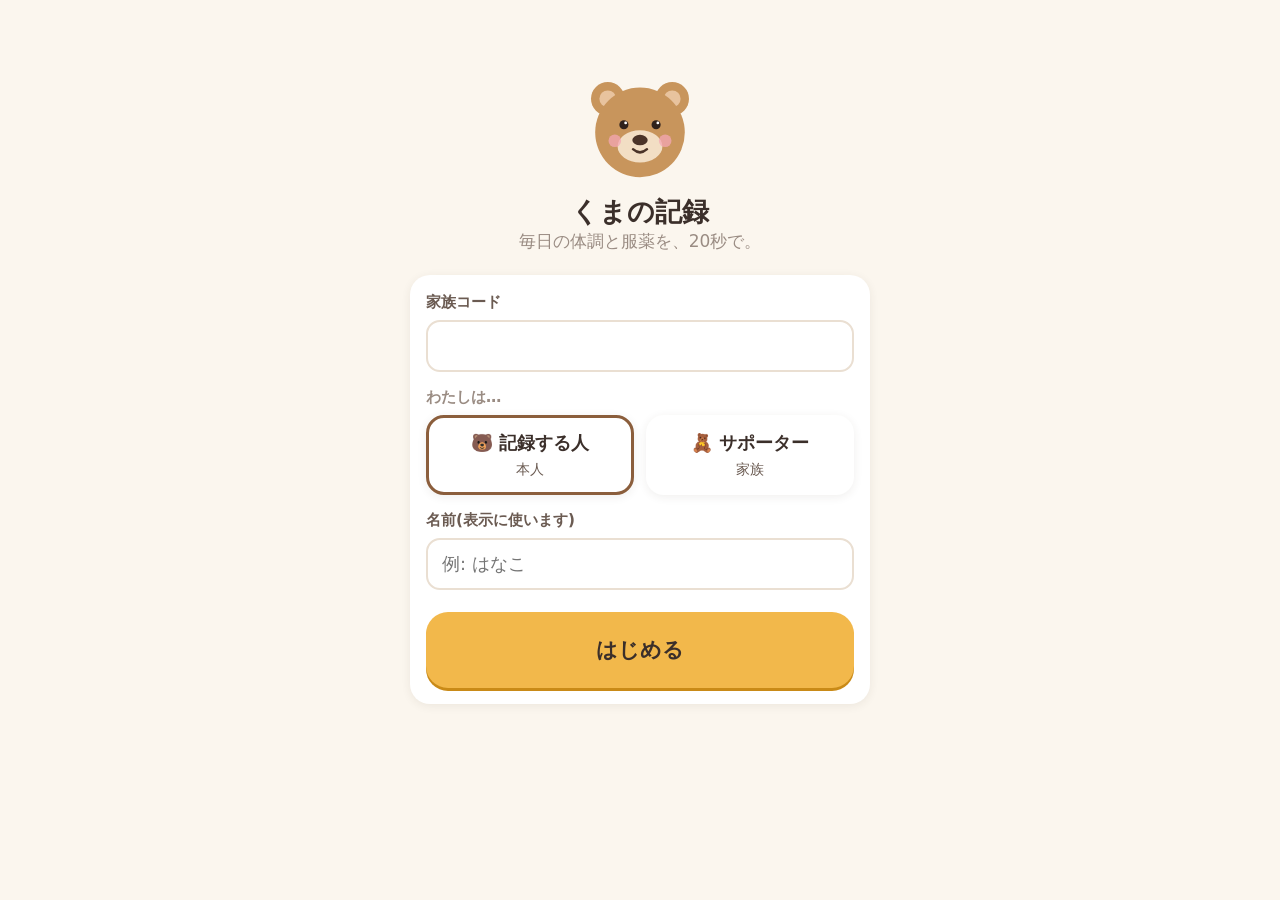
==== docs/index.html @ f6f3ffcd "Add files via upload" ====
<!doctype html>
<html lang="ja">
<head>
  <meta charset="utf-8">
  <meta name="viewport" content="width=device-width, initial-scale=1, viewport-fit=cover, maximum-scale=1">
  <title>くまの記録</title>
  <meta name="description" content="毎日の体調と服薬を、くまと一緒に20秒で記録する">
  <meta name="theme-color" content="#FBF6EE">
  <meta name="apple-mobile-web-app-capable" content="yes">
  <meta name="apple-mobile-web-app-status-bar-style" content="default">
  <meta name="apple-mobile-web-app-title" content="くま記録">
  <meta name="format-detection" content="telephone=no">
  <link rel="manifest" href="manifest.webmanifest">
  <link rel="icon" href="icons/bear.svg" type="image/svg+xml">
  <link rel="apple-touch-icon" href="icons/apple-touch-icon.png">
  <link rel="stylesheet" href="style.css">
</head>
<body>
  <main id="app" class="app" aria-live="polite"></main>
  <div id="overlay"></div>
  <div id="toast"></div>
  <script src="config.js"></script>
  <script src="images/images.js"></script>
  <script src="app.js"></script>
  <script>
    if ('serviceWorker' in navigator) {
      window.addEventListener('load', function () { navigator.serviceWorker.register('sw.js').catch(function () {}); });
    }
  </script>
</body>
</html>
---- docs/style.css ----
/* くまの記録 — スタイル
 * 方針: 大きなタップ領域(60px以上)、大きな文字、1画面に1つの「次にすること」。
 * 不随意運動があっても押しやすいよう、ボタン同士の間隔を広く取る。 */

:root {
  --bg: #FBF6EE;
  --card: #FFFFFF;
  --ink: #3B2F2A;
  --ink-2: #6B5B52;
  --muted: #9A8C83;
  --line: #EADFD2;
  --brand: #8B5E3C;
  --brand-soft: #F3E6D8;
  --honey: #F2B84B;
  --honey-dark: #C98A17;
  --honey-soft: #FDF1D6;
  --pink: #F08CA3;
  --pink-soft: #FDE4EA;
  --green: #4FA86B;
  --green-soft: #E3F3E8;
  --blue: #4A86D9;
  --blue-soft: #E4EEFB;
  --red: #D35B5B;
  --shadow: 0 2px 10px rgba(59, 47, 42, 0.08);
  --radius: 20px;
  --tap: 60px;
  font-size: 17px;
}

* { box-sizing: border-box; -webkit-tap-highlight-color: transparent; }
html, body { margin: 0; padding: 0; }
body {
  font-family: system-ui, -apple-system, "Hiragino Sans", "Yu Gothic UI", "Noto Sans JP", sans-serif;
  background: var(--bg);
  color: var(--ink);
  line-height: 1.5;
  min-height: 100vh;
  padding: env(safe-area-inset-top) env(safe-area-inset-right) env(safe-area-inset-bottom) env(safe-area-inset-left);
  -webkit-text-size-adjust: 100%;
  overscroll-behavior-y: none;
}
button, input, select, textarea { font: inherit; color: inherit; }
button { cursor: pointer; border: 0; background: none; padding: 0; }
button:disabled { opacity: 0.45; cursor: default; }
a { color: var(--brand); }
a.btn { text-decoration: none; color: var(--ink); }
a.btn.primary { color: #3B2F2A; }
.card h2 a.link { text-decoration: none; }
h1, h2, h3 { margin: 0; line-height: 1.3; }
p { margin: 0; }
.hidden { display: none !important; }
.sr-only { position: absolute; width: 1px; height: 1px; overflow: hidden; clip: rect(0 0 0 0); }

/* ---------- レイアウト ---------- */
.app { max-width: 520px; margin: 0 auto; padding: 12px 16px 110px; }
.topbar { display: flex; align-items: center; justify-content: space-between; padding: 6px 0 10px; }
.topbar .date { font-weight: 700; font-size: 1.1rem; }
.topbar .date small { font-weight: 500; color: var(--muted); margin-left: 6px; font-size: 0.9rem; }
.icon-btn { width: 44px; height: 44px; border-radius: 50%; display: grid; place-items: center; color: var(--ink-2); font-size: 1.3rem; }
.icon-btn:active { background: var(--brand-soft); }

.card { background: var(--card); border-radius: var(--radius); box-shadow: var(--shadow); padding: 16px; margin-bottom: 14px; }
.card h2 { font-size: 1rem; color: var(--ink-2); margin-bottom: 10px; display: flex; align-items: center; justify-content: space-between; }
.card h2 .link { font-size: 0.9rem; font-weight: 500; color: var(--brand); }
.card.focus { border: 2px solid var(--honey); box-shadow: 0 4px 18px rgba(242, 184, 75, 0.25); }
.muted { color: var(--muted); }
.small { font-size: 0.9rem; }
.center { text-align: center; }
.row { display: flex; gap: 10px; align-items: center; }
.row.wrap { flex-wrap: wrap; }
.spacer { flex: 1; }
.row > div { min-width: 0; } /* 日付・時刻の入力を2つ並べた時に横にはみ出さない */

/* ---------- ボタン ---------- */
.btn {
  min-height: var(--tap); padding: 12px 18px; border-radius: 18px; font-weight: 700; font-size: 1.05rem;
  display: inline-flex; align-items: center; justify-content: center; gap: 8px; width: 100%;
  background: var(--brand-soft); color: var(--ink); transition: transform 0.08s ease;
}
.btn:active { transform: scale(0.97); }
.btn.primary { background: var(--honey); color: #3B2F2A; box-shadow: 0 3px 0 var(--honey-dark); }
.btn.primary:active { box-shadow: 0 1px 0 var(--honey-dark); transform: translateY(2px); }
.btn.big { min-height: 76px; font-size: 1.25rem; border-radius: 22px; }
.btn.ghost { background: transparent; color: var(--brand); min-height: 48px; }
.btn.danger { background: #FBE6E6; color: var(--red); }
.btn.done { background: var(--green-soft); color: #2E6E42; }
.btn.outline { background: var(--card); border: 2px solid var(--line); }
.btn .sub { display: block; font-size: 0.85rem; font-weight: 500; color: var(--ink-2); }
.btn-grid { display: grid; grid-template-columns: 1fr 1fr; gap: 12px; }
.btn-grid .btn { flex-direction: column; gap: 2px; min-height: 84px; }
.btn-grid .btn .time { font-size: 1.3rem; font-variant-numeric: tabular-nums; }
.btn-grid .btn .label { font-size: 0.95rem; }
.btn-col { display: grid; gap: 12px; }

/* ---------- くま ---------- */
.mascot { display: flex; gap: 14px; align-items: center; }
.mascot .pic { width: 104px; height: 104px; flex: none; }
img.pic { object-fit: contain; display: block; }
.pic-sm { width: 30px; height: 30px; object-fit: contain; vertical-align: middle; }
.bubble {
  position: relative; background: var(--honey-soft); border-radius: 18px; padding: 12px 14px; flex: 1; font-weight: 600; line-height: 1.45;
}
.bubble::before { content: ""; position: absolute; left: -10px; top: 40px; border: 8px solid transparent; border-right-color: var(--honey-soft); }
.bubble.reaction { background: var(--pink-soft); }
.bubble.reaction::before { border-right-color: var(--pink-soft); }
.bubble .from { display: block; font-size: 0.85rem; color: var(--ink-2); font-weight: 500; margin-bottom: 2px; }
.bubble .dismiss { display: block; margin-top: 8px; font-size: 0.85rem; color: var(--brand); font-weight: 600; }
.bubble .rimg { width: 32px; height: 32px; object-fit: contain; vertical-align: middle; }
.bubble .remoji { font-size: 1.2rem; vertical-align: middle; }
.bear-bob { animation: bob 3s ease-in-out infinite; transform-origin: 50% 90%; }
@keyframes bob { 0%, 100% { transform: translateY(0) rotate(0); } 50% { transform: translateY(-3px) rotate(-2deg); } }
.bear-cheer { animation: cheer 0.7s ease-in-out infinite; transform-origin: 50% 90%; }
@keyframes cheer { 0%, 100% { transform: translateY(0) scale(1); } 50% { transform: translateY(-10px) scale(1.04); } }

/* ---------- 服薬 ---------- */
.med-btn.taken { background: var(--green-soft); color: #2E6E42; }
.med-btn.partial { background: var(--honey-soft); color: #7A5B14; }
.med-btn .check { font-size: 1rem; }
.pill-list { display: flex; flex-wrap: wrap; gap: 8px; margin-top: 10px; }
.pill { background: var(--brand-soft); border-radius: 999px; padding: 6px 12px; font-size: 0.9rem; font-weight: 600; min-height: 36px; display: inline-flex; align-items: center; gap: 6px; }

/* ---------- スタンプカード ---------- */
.stamps { display: grid; grid-template-columns: repeat(7, 1fr); gap: 6px; margin-top: 6px; }
.stamp { display: flex; flex-direction: column; align-items: center; gap: 3px; }
.stamp .dow { font-size: 0.75rem; color: var(--muted); line-height: 1; }
.stamp .box { width: 100%; aspect-ratio: 1; border-radius: 14px; background: var(--bg); display: grid; place-items: center; }
.stamp .box .pic { width: 78%; height: 78%; }
.stamp .box.today { outline: 2px solid var(--honey); }
.stamp .box.rare { background: var(--honey-soft); }
.stamp .dot { width: 8px; height: 8px; border-radius: 50%; background: var(--line); }
.progress { height: 10px; background: var(--brand-soft); border-radius: 999px; overflow: hidden; margin-top: 8px; }
.progress > div { height: 100%; background: var(--honey); border-radius: 999px; transition: width 0.4s ease; }
.stat-row { display: flex; gap: 10px; margin-top: 10px; }
.stat { flex: 1; background: var(--bg); border-radius: 14px; padding: 10px; text-align: center; }
.stat .v { font-size: 1.4rem; font-weight: 800; }
.stat .l { font-size: 0.8rem; color: var(--muted); }

/* ---------- 眠り ---------- */
.sleep-main { font-size: 1.6rem; font-weight: 800; }
.sleep-main small { font-size: 0.95rem; color: var(--ink-2); font-weight: 600; margin-left: 6px; }
.kv { display: grid; grid-template-columns: auto 1fr; gap: 4px 12px; font-size: 0.95rem; margin-top: 6px; }
.kv dt { color: var(--muted); }
.kv dd { margin: 0; font-weight: 600; }

/* ---------- 下部の固定ボタン ---------- */
.fab-bar {
  position: fixed; left: 0; right: 0; bottom: 0; padding: 10px 16px calc(12px + env(safe-area-inset-bottom));
  background: linear-gradient(to top, var(--bg) 70%, rgba(251, 246, 238, 0)); display: flex; gap: 10px; justify-content: center;
}
.fab-bar .inner { max-width: 520px; width: 100%; display: flex; gap: 10px; }
.fab-bar .btn { flex: 1; }

/* ---------- タブ(サポーター用) ---------- */
.tabs { display: flex; gap: 6px; background: var(--brand-soft); border-radius: 16px; padding: 4px; margin-bottom: 14px; }
.tabs button { flex: 1; min-height: 44px; border-radius: 12px; font-weight: 700; color: var(--ink-2); }
.tabs button.active { background: var(--card); color: var(--ink); box-shadow: var(--shadow); }

/* ---------- 表 ---------- */
table.list { width: 100%; border-collapse: collapse; font-size: 0.92rem; }
table.list th, table.list td { padding: 8px 6px; border-bottom: 1px solid var(--line); text-align: left; vertical-align: top; }
table.list th { color: var(--muted); font-weight: 600; font-size: 0.8rem; }
table.list td.num { font-variant-numeric: tabular-nums; text-align: center; }
table.list tr.clickable { cursor: pointer; }
table.list tr.clickable:active { background: var(--bg); }
.sym { font-size: 1.1rem; }
.chip { display: inline-block; border-radius: 999px; padding: 2px 8px; font-size: 0.8rem; background: var(--bg); color: var(--ink-2); }

/* ---------- フォーム ---------- */
label.field { display: block; margin-bottom: 14px; }
label.field span { display: block; font-size: 0.9rem; color: var(--ink-2); margin-bottom: 6px; font-weight: 600; }
input[type=text], input[type=password], input[type=url], input[type=date], input[type=time], input[type=number], textarea, select {
  width: 100%; min-height: 52px; border: 2px solid var(--line); border-radius: 14px; padding: 10px 14px; background: var(--card); font-size: 1.05rem;
}
input:focus, textarea:focus, select:focus { outline: none; border-color: var(--honey); }
textarea { min-height: 120px; resize: vertical; }
.help { font-size: 0.85rem; color: var(--muted); margin-top: 6px; }
.error { color: var(--red); font-weight: 600; margin-top: 8px; }

/* ---------- 全画面ウィザード ---------- */
.wizard {
  position: fixed; inset: 0; background: var(--bg); z-index: 50; display: flex; flex-direction: column;
  padding: calc(12px + env(safe-area-inset-top)) 16px calc(16px + env(safe-area-inset-bottom));
  animation: fadein 0.2s ease;
}
@keyframes fadein { from { opacity: 0; } to { opacity: 1; } }
.wizard .head { display: flex; align-items: center; justify-content: space-between; min-height: 44px; }
.wizard .dots { display: flex; gap: 6px; }
.wizard .dots span { width: 10px; height: 10px; border-radius: 50%; background: var(--line); }
.wizard .dots span.on { background: var(--honey); }
.wizard .dots span.done { background: var(--brand); }
.wizard .body { flex: 1; display: flex; flex-direction: column; justify-content: center; gap: 18px; max-width: 520px; width: 100%; margin: 0 auto; }
.wizard .q { font-size: 1.7rem; font-weight: 800; text-align: center; line-height: 1.3; }
.wizard .q small { display: block; font-size: 1rem; color: var(--ink-2); font-weight: 500; margin-top: 6px; }
.scale { display: grid; grid-template-columns: repeat(6, 1fr); gap: 10px; }
.scale .n {
  min-height: 68px; border-radius: 16px; background: var(--card); box-shadow: var(--shadow); font-size: 1.5rem; font-weight: 800;
  display: grid; place-items: center; border: 3px solid transparent;
}
.scale .n:active { transform: scale(0.95); }
.scale .n.sel { border-color: var(--brand); }
.scale .n[data-v="0"] { background: #FFFFFF; }
.scale .n.lv1 { background: #FFF5E6; } .scale .n.lv2 { background: #FFE8CC; } .scale .n.lv3 { background: #FFD6AD; } .scale .n.lv4 { background: #FFC08A; } .scale .n.lv5 { background: #FFA866; }
.scale-labels { display: flex; justify-content: space-between; font-size: 0.9rem; color: var(--ink-2); padding: 0 4px; }
.choice { display: grid; gap: 14px; }
.choice .btn { min-height: 84px; font-size: 1.3rem; background: var(--card); box-shadow: var(--shadow); }
.choice .btn.sel { border: 3px solid var(--brand); }
.wizard .foot { display: flex; justify-content: space-between; align-items: center; min-height: 48px; max-width: 520px; width: 100%; margin: 0 auto; }

/* 完了画面 */
.done-screen { text-align: center; }
.done-screen .big-bear .pic { width: 180px; height: 180px; margin: 0 auto; }
.done-screen h2 { font-size: 1.8rem; margin: 10px 0 6px; }
.done-screen .msg { font-size: 1.15rem; font-weight: 600; color: var(--ink-2); min-height: 3em; }
.done-screen .secs { display: inline-block; margin-top: 10px; background: var(--card); border-radius: 999px; padding: 6px 14px; font-weight: 700; }
.summary-chips { display: flex; flex-wrap: wrap; gap: 8px; justify-content: center; margin-top: 14px; }
.summary-chips .pill { background: var(--card); box-shadow: var(--shadow); }
.rare-badge { display: inline-block; background: var(--honey); color: #3B2F2A; border-radius: 999px; padding: 6px 14px; font-weight: 800; margin-top: 10px; animation: pop 0.5s ease; }
@keyframes pop { 0% { transform: scale(0.5); } 70% { transform: scale(1.1); } 100% { transform: scale(1); } }

/* ---------- 下から出るシート ---------- */
.sheet-bg { position: fixed; inset: 0; background: rgba(59, 47, 42, 0.35); z-index: 60; display: flex; align-items: flex-end; justify-content: center; animation: fadein 0.15s ease; }
.sheet {
  background: var(--card); border-radius: 24px 24px 0 0; padding: 18px 18px calc(22px + env(safe-area-inset-bottom)); width: 100%; max-width: 560px;
  max-height: 90vh; overflow: auto; animation: slideup 0.2s ease;
}
@keyframes slideup { from { transform: translateY(40px); } to { transform: translateY(0); } }
.sheet h3 { font-size: 1.15rem; margin-bottom: 12px; }
.sheet .actions { display: grid; gap: 10px; margin-top: 14px; }
.check-list { display: grid; gap: 8px; }
.check-list label { display: flex; align-items: center; gap: 12px; min-height: 52px; padding: 8px 12px; background: var(--bg); border-radius: 14px; font-weight: 600; }
.check-list input { width: 26px; height: 26px; min-height: 0; }

/* ---------- 手順のリスト(ヘルスケア連携) ---------- */
ol.steps { margin: 0; padding-left: 1.4em; display: grid; gap: 16px; }
ol.steps > li > b { display: block; margin-bottom: 6px; }
ol.steps .help { display: block; margin: 0 0 8px; }
ol.steps form { margin-top: 4px; }
.kv.consent { grid-template-columns: 6.5em 1fr; gap: 8px 10px; margin: 0 0 10px; }
.kv.consent dd { font-weight: 500; }

/* ---------- トースト ---------- */
.toast {
  position: fixed; left: 50%; bottom: calc(96px + env(safe-area-inset-bottom)); transform: translateX(-50%); background: var(--ink); color: #fff;
  padding: 12px 18px; border-radius: 999px; font-weight: 600; z-index: 70; box-shadow: 0 6px 20px rgba(0,0,0,0.2); display: flex; gap: 14px; align-items: center;
  max-width: calc(100% - 32px); animation: fadein 0.2s ease;
}
.toast > span { flex: 1; min-width: 0; }
.toast button { color: var(--honey); font-weight: 700; min-height: 32px; white-space: nowrap; flex: none; }
.sync-badge { font-size: 0.8rem; color: var(--muted); }
.sync-badge.pending { color: var(--honey-dark); }

/* ---------- 紙吹雪 ---------- */
canvas.confetti { position: fixed; inset: 0; pointer-events: none; z-index: 55; }

/* ---------- リアクション ---------- */
.react-grid { display: grid; grid-template-columns: repeat(auto-fill, minmax(76px, 1fr)); gap: 10px; }
.react-grid .btn { flex-direction: column; min-height: 76px; gap: 2px; padding: 8px 6px; }
.react-grid .btn .rimg { width: 40px; height: 40px; object-fit: contain; }
.react-grid .btn .remoji { font-size: 1.6rem; line-height: 1.2; }
.react-grid .btn small { font-size: 0.75rem; font-weight: 600; color: var(--ink-2); }
.react-log { margin-top: 10px; font-size: 0.9rem; color: var(--ink-2); }
/* 設定タブの「画像とリアクション」一覧 */
.img-grid { display: grid; grid-template-columns: repeat(auto-fill, minmax(76px, 1fr)); gap: 8px; }
.img-grid .cell { display: flex; flex-direction: column; align-items: center; gap: 4px; background: var(--bg); border-radius: 12px; padding: 8px 4px; font-size: 0.72rem; color: var(--ink-2); text-align: center; word-break: break-all; line-height: 1.25; }
.img-grid .cell.bad { outline: 2px solid var(--red); }
.img-grid .cell.bad > span:last-child::after { content: " ✕"; color: var(--red); font-weight: 700; }
.img-grid .pic, .img-grid .rimg { width: 48px; height: 48px; object-fit: contain; }
.img-grid .remoji { font-size: 1.7rem; line-height: 48px; height: 48px; }
.img-grid .remoji .pic-sm { width: 48px; height: 48px; }

/* ---------- ログイン ---------- */
.login { max-width: 460px; margin: 30px auto; }
.login .hero { text-align: center; margin-bottom: 20px; }
.login .hero .pic { width: 140px; height: 140px; margin: 0 auto; }
.login .hero h1 { font-size: 1.6rem; }
.role-grid { display: grid; grid-template-columns: 1fr 1fr; gap: 12px; margin-bottom: 14px; }
.role-grid .btn { min-height: 72px; flex-direction: column; gap: 2px; background: var(--card); box-shadow: var(--shadow); }
.role-grid .btn.sel { border: 3px solid var(--brand); }

@media (prefers-reduced-motion: reduce) {
  .bear-bob, .bear-cheer, .rare-badge { animation: none; }
  .wizard, .sheet, .sheet-bg, .toast { animation: none; }
}
@media (min-width: 600px) {
  :root { font-size: 17px; }
  .app { padding-top: 24px; }
}
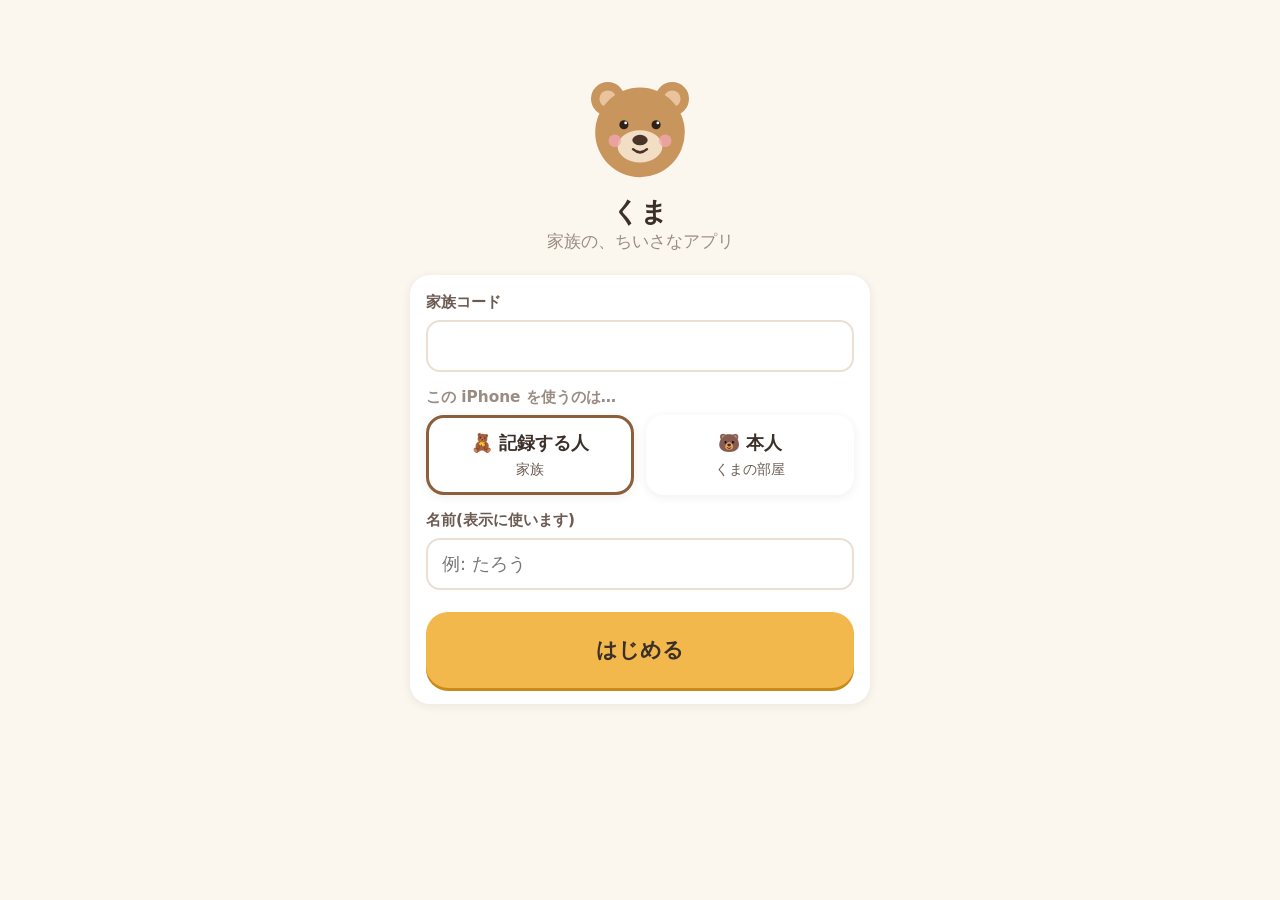
==== commit aed9b554: "v3: 家族が記録する形に作り直し - 記録は家族(記録する人)がつける。本人には体調をたずねない - 本人の画面は「くまとひとこと」だけ。本人の端末からは記録を読めない - 眠りと歩数は本人の同意の" ====
--- a/docs/index.html
+++ b/docs/index.html
@@ -3,12 +3,12 @@
 <head>
   <meta charset="utf-8">
   <meta name="viewport" content="width=device-width, initial-scale=1, viewport-fit=cover, maximum-scale=1">
-  <title>くまの記録</title>
-  <meta name="description" content="毎日の体調と服薬を、くまと一緒に20秒で記録する">
+  <title>くま</title>
+  <meta name="description" content="家族の、ちいさなアプリ">
   <meta name="theme-color" content="#FBF6EE">
   <meta name="apple-mobile-web-app-capable" content="yes">
   <meta name="apple-mobile-web-app-status-bar-style" content="default">
-  <meta name="apple-mobile-web-app-title" content="くま記録">
+  <meta name="apple-mobile-web-app-title" content="くま">
   <meta name="format-detection" content="telephone=no">
   <link rel="manifest" href="manifest.webmanifest">
   <link rel="icon" href="icons/bear.svg" type="image/svg+xml">
--- a/docs/style.css
+++ b/docs/style.css
@@ -277,8 +277,48 @@
 .role-grid .btn { min-height: 72px; flex-direction: column; gap: 2px; background: var(--card); box-shadow: var(--shadow); }
 .role-grid .btn.sel { border: 3px solid var(--brand); }
 
+/* ---------- 観察の記録(記録する人) ---------- */
+.obs-field { margin-bottom: 16px; }
+.obs-field:last-child { margin-bottom: 0; }
+.obs-label { font-size: 0.9rem; color: var(--ink-2); font-weight: 600; margin-bottom: 6px; }
+.chips { display: flex; flex-wrap: wrap; gap: 8px; }
+.chip-btn { min-height: 48px; padding: 8px 14px; border-radius: 14px; background: var(--bg); border: 2px solid var(--line); font-weight: 700; font-size: 0.98rem; color: var(--ink); }
+.chip-btn.sel { background: var(--honey-soft); border-color: var(--honey-dark); }
+.chip-btn:active { transform: scale(0.97); }
+.stepper { display: flex; align-items: center; gap: 14px; }
+.stepper b { min-width: 3.5em; text-align: center; font-size: 1.1rem; }
+.stepper .chip-btn { width: 52px; font-size: 1.3rem; padding: 0; }
+.inline-time { display: flex; align-items: center; gap: 10px; margin-top: 8px; font-size: 0.85rem; color: var(--ink-2); }
+.inline-time input { max-width: 150px; min-height: 44px; }
+.progress-line { color: var(--ink-2); margin: -4px 0 12px; text-align: center; }
+
+/* ---------- 本人の画面(くまの部屋) ---------- */
+.card.room { display: flex; flex-direction: column; align-items: center; gap: 18px; padding: 26px 18px 22px; text-align: center; }
+.card.room .pic { width: 200px; height: 200px; }
+.bear-btn { display: block; border-radius: 50%; }
+.bear-btn.bear-pat .pic { animation: pat 0.5s ease; }
+@keyframes pat { 0% { transform: scale(1); } 40% { transform: scale(1.08) rotate(-3deg); } 100% { transform: scale(1); } }
+.card.room .bubble { width: 100%; font-size: 1.1rem; text-align: left; }
+.card.room .bubble::before { left: 50%; top: -16px; margin-left: -8px; border-right-color: transparent; border-bottom-color: var(--honey-soft); }
+.card.room .bubble.reaction::before { border-right-color: transparent; border-bottom-color: var(--pink-soft); }
+
+/* ---------- くまタブ(ひとこと・画像) ---------- */
+.sent-list { list-style: none; margin: 14px 0 0; padding: 0; display: grid; gap: 8px; }
+.sent-list li { display: flex; align-items: center; gap: 10px; background: var(--bg); border-radius: 12px; padding: 8px 10px; font-size: 0.92rem; }
+.sent-list .rimg { width: 32px; height: 32px; object-fit: contain; }
+.sent-list .remoji { font-size: 1.4rem; }
+button.cell { border: 2px solid transparent; min-height: 84px; }
+.img-grid .cell.sel { border-color: var(--honey-dark); background: var(--honey-soft); }
+.img-grid .cell.add { color: var(--brand); }
+.upload-btn { position: relative; overflow: hidden; }
+.upload-btn input { position: absolute; inset: 0; opacity: 0; width: 100%; height: 100%; cursor: pointer; }
+.react-preview { display: flex; align-items: center; gap: 12px; background: var(--pink-soft); border-radius: 14px; padding: 10px 14px; margin-bottom: 12px; }
+.react-preview .rimg { width: 44px; height: 44px; object-fit: contain; }
+.react-preview .remoji { font-size: 1.8rem; }
+.pic.big-preview { width: 180px; height: 180px; margin: 0 auto; }
+
 @media (prefers-reduced-motion: reduce) {
-  .bear-bob, .bear-cheer, .rare-badge { animation: none; }
+  .bear-bob, .bear-cheer, .rare-badge, .bear-btn.bear-pat .pic { animation: none; }
   .wizard, .sheet, .sheet-bg, .toast { animation: none; }
 }
 @media (min-width: 600px) {
